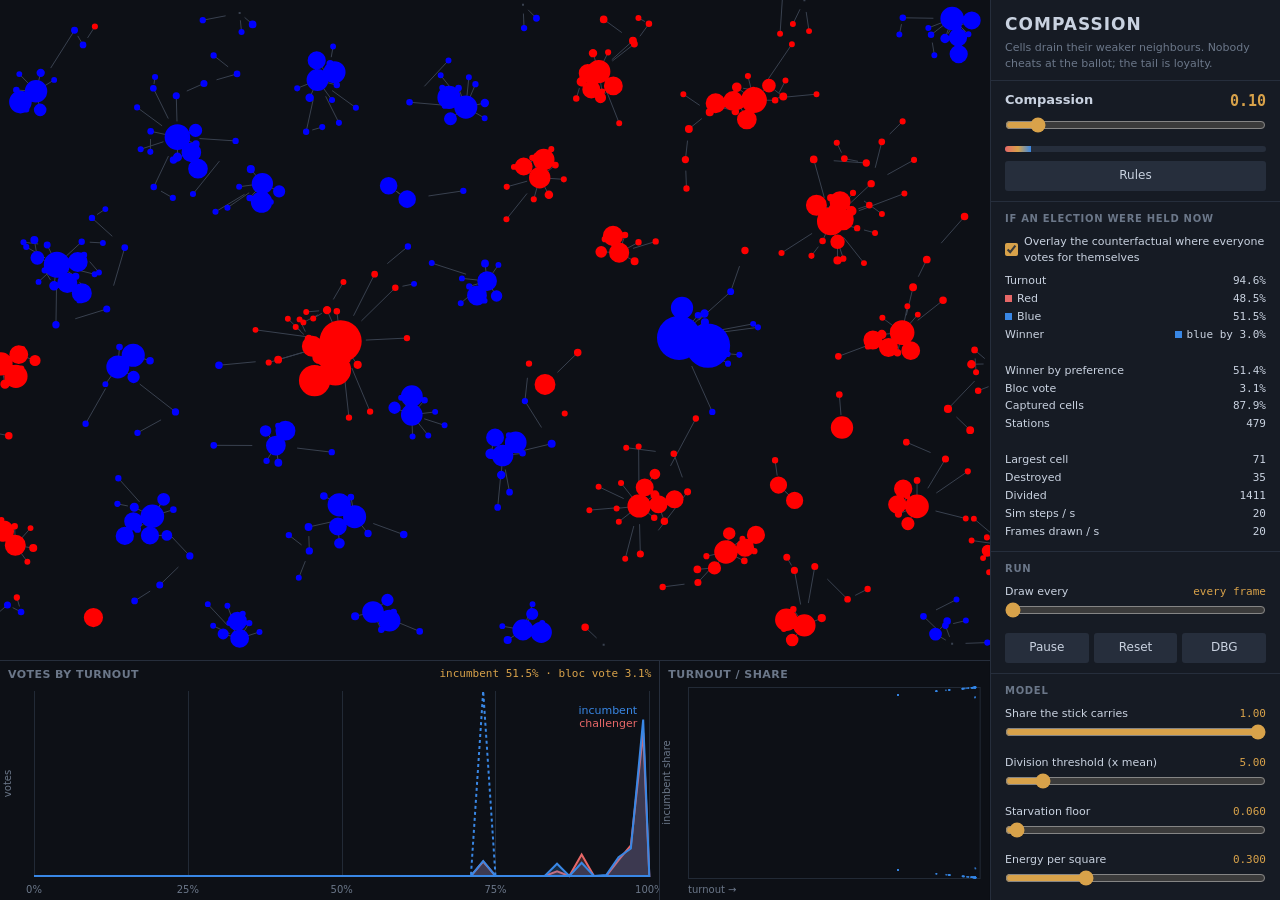
==== compassion/index.html @ 60c21f97 "Report the result as a table The panel said who the incumbent was and what share it took, but never " ====
<!doctype html>
<html lang="en">
<head>
<meta charset="utf-8">
<meta name="viewport" content="width=device-width, initial-scale=1">
<title>How a hierarchy puts a tail in an election</title>
<style>
:root {
  --bg:        #0d1016;
  --surface:   #161b24;
  --border:    #262e3c;
  --text:      #c9d2e0;
  --muted:     #6b7789;
  --accent:    #d8a24a;

  --main:      #e66767;
  --opp:       #3987e5;
  --mid:       #6a6f78;
  --edge:      #39414f;
  --grid:      #222a36;

  --font: system-ui, 'Segoe UI', sans-serif;
  --mono: 'SF Mono', 'Fira Code', Consolas, monospace;
}

*, *::before, *::after { box-sizing: border-box; margin: 0; padding: 0; }

body {
  background: var(--bg);
  color: var(--text);
  font: 13px/1.45 var(--font);
  height: 100vh;
  display: flex;
  overflow: hidden;
}

/* ── Left: canvases ─────────────────────────────────────────────────── */

#stage { flex: 1; display: flex; flex-direction: column; min-width: 0; }

#net-wrap { flex: 1; position: relative; min-height: 0; }
#net { position: absolute; inset: 0; width: 100%; height: 100%; display: block; }

#panels {
  height: 240px;
  display: grid;
  grid-template-columns: 2fr 1fr;
  gap: 1px;
  background: var(--border);
  border-top: 1px solid var(--border);
}

.panel { background: var(--bg); position: relative; min-width: 0; }
.panel canvas { position: absolute; inset: 0; width: 100%; height: 100%; display: block; }
.panel h2 {
  position: absolute; top: 6px; left: 8px;
  font-size: 11px; font-weight: 600; letter-spacing: .04em;
  text-transform: uppercase; color: var(--muted);
  pointer-events: none; z-index: 1;
}
.panel .readout {
  position: absolute; top: 6px; right: 8px;
  font: 11px var(--mono); color: var(--accent); text-align: right;
  pointer-events: none; z-index: 1;
}

/* ── Right: controls ────────────────────────────────────────────────── */

#side {
  width: 290px;
  background: var(--surface);
  border-left: 1px solid var(--border);
  display: flex; flex-direction: column;
  overflow-y: auto;
}

#side header { padding: 12px 14px 8px; border-bottom: 1px solid var(--border); }
#side h1 { font-size: 17px; letter-spacing: .06em; }
#side header p { color: var(--muted); font-size: 11px; margin-top: 3px; }

.group { padding: 10px 14px; border-bottom: 1px solid var(--border); }
.group > h3 {
  font-size: 10px; text-transform: uppercase; letter-spacing: .07em;
  color: var(--muted); margin-bottom: 8px;
}

.ctl { margin-bottom: 9px; }
.ctl label { display: flex; justify-content: space-between; font-size: 11px; margin-bottom: 2px; }
.ctl label span:last-child { font-family: var(--mono); color: var(--accent); }
.ctl input[type=range] { width: 100%; accent-color: var(--accent); }

.ctl.hero label { font-size: 13px; font-weight: 600; }
.ctl.hero label span:last-child { font-size: 15px; }
.ctl.hero input[type=range] { height: 22px; }

.meter { height: 6px; background: var(--border); border-radius: 3px; overflow: hidden; margin-top: 4px; }
.meter > div { height: 100%; background: linear-gradient(90deg, var(--main), var(--accent), var(--opp)); }

button {
  font: inherit; font-size: 12px;
  background: var(--border); color: var(--text);
  border: 1px solid transparent; border-radius: 3px;
  padding: 5px 9px; cursor: pointer;
}
button:hover { border-color: var(--muted); }
button.on { background: var(--accent); color: #17130a; }
button.wide { width: 100%; }

.row { display: flex; gap: 5px; flex-wrap: wrap; }
.row > button { flex: 1; }

.check { display: flex; align-items: center; gap: 6px; font-size: 11px; margin-bottom: 6px; }
.check input { accent-color: var(--accent); }

.stat { display: flex; justify-content: space-between; font-size: 11px; padding: 1px 0; }
.stat span:last-child { font-family: var(--mono); color: var(--text); }

/* ── Rules overlay ──────────────────────────────────────────────────── */

#rules {
  position: fixed; inset: 0;
  background: rgba(5,7,11,.86);
  display: none; align-items: center; justify-content: center;
  z-index: 40;
}
#rules.open { display: flex; }
#rules-box {
  background: var(--surface);
  border: 1px solid var(--border);
  width: min(760px, 92vw); max-height: 88vh;
  display: flex; flex-direction: column;
}
#rules-head {
  display: flex; align-items: baseline; gap: 10px;
  padding: 12px 16px; border-bottom: 1px solid var(--border);
}
#rules-head h2 { font-size: 15px; }
#rules-head p { color: var(--muted); font-size: 11px; flex: 1; }
#rules-list { overflow-y: auto; padding: 4px 0; }

.rule { display: grid; grid-template-columns: 116px 1fr; gap: 12px; padding: 7px 16px; }
.rule:nth-child(odd) { background: rgba(255,255,255,.017); }
.rule-name { font-weight: 600; font-size: 12px; }
.rule-text { font-size: 12px; color: var(--text); }
.rule-text code { font-family: var(--mono); font-size: 11px; color: var(--accent); }
.rule-vals { font-family: var(--mono); font-size: 10.5px; color: var(--muted); margin-top: 2px; }

/* ── Debug panel ────────────────────────────────────────────────────── */

#debug-panel {
  position: fixed; right: 0; bottom: 0; width: 460px; max-height: 50vh;
  background: var(--surface); border: 1px solid var(--border);
  display: none; flex-direction: column; z-index: 50;
  font-family: var(--mono); font-size: 11px;
}
#debug-panel.open { display: flex; }
#debug-header { display: flex; gap: 6px; align-items: center; padding: 6px 8px; border-bottom: 1px solid var(--border); }
#debug-title { flex: 1; font-weight: 600; }
#debug-log { overflow-y: auto; padding: 4px 8px; }
.dl-entry { display: flex; gap: 6px; padding: 1px 0; }
.dl-time { color: var(--muted); }
.dl-level { width: 40px; color: var(--muted); }
.dl-error .dl-msg { color: var(--main); }
.dl-warn  .dl-msg { color: var(--accent); }
.dl-empty { color: var(--muted); padding: 6px 0; }
</style>
</head>
<body>


<div id="stage">
  <div id="net-wrap"><canvas id="net"></canvas></div>
  <div id="panels">
    <div class="panel">
      <h2>Votes by turnout</h2>
      <div class="readout" id="ro-hist"></div>
      <canvas id="hist"></canvas>
    </div>
    <div class="panel">
      <h2>Turnout / share</h2>
      <canvas id="scatter"></canvas>
    </div>
  </div>
</div>

<aside id="side">
  <header>
    <h1>COMPASSION</h1>
    <p>Cells drain their weaker neighbours. Nobody cheats at the ballot; the tail is loyalty.</p>
  </header>

  <div class="group">
    <div class="ctl hero">
      <label for="p-compassion"><span>Compassion</span><span id="v-compassion"></span></label>
      <input type="range" id="p-compassion">
      <div class="meter"><div id="m-compassion"></div></div>
    </div>
    <div class="row">
      <button id="btn-rules" class="wide">Rules</button>
    </div>
  </div>

  <div class="group">
    <h3>If an election were held now</h3>
    <label class="check"><input type="checkbox" id="opt-control" checked>
      Overlay the counterfactual where everyone votes for themselves</label>
    <div id="stats"></div>
  </div>

  <div class="group">
    <h3>Run</h3>
    <div class="ctl" style="margin-top:8px">
      <label for="p-draw"><span>Draw every</span><span id="v-draw"></span></label>
      <input type="range" id="p-draw" min="1" max="30" step="1" value="1">
    </div>
    <div class="row">
      <button id="btn-pause">Pause</button>
      <button id="btn-reset">Reset</button>
      <button id="btn-debug">DBG</button>
    </div>
  </div>

  <div class="group" id="g-model"><h3>Model</h3></div>
  <div class="group" id="g-election"><h3>Election</h3></div>
</aside>

<div id="rules">
  <div id="rules-box">
    <div id="rules-head">
      <h2>Every rule this page runs</h2>
      <p>values are live</p>
      <button id="rules-close">✕</button>
    </div>
    <div id="rules-list"></div>
  </div>
</div>

<script type="module">
import { CAP, WORLD_W, WORLD_H, BINS, P, RULES, EP, ELECTION_RULES, Model, runElection, blocVote, radius, clamp, dx, dy } from './model.js';
// ============================================================================
// Rendering
// ============================================================================

/**
 * Canvas rendering. Colours come from the stylesheet, so the palette has one home.
 *
 * The diverging alignment scale is the validated blue/red pair with a grey midpoint;
 * nodes are bucketed by alignment and each bucket drawn as one path, which keeps the
 * whole network to a couple of dozen fill calls.
 */


const BUCKETS = 21;

const css = v => getComputedStyle(document.documentElement).getPropertyValue(v).trim();

function hex(h) {
  const n = parseInt(h.slice(1), 16);
  return [(n >> 16) & 255, (n >> 8) & 255, n & 255];
}
/** A token colour at an alpha, so a fill can never drift from the line it belongs to. */
function tint(hexColor, alpha) {
  const [r, g, b] = hex(hexColor);
  return `rgba(${r},${g},${b},${alpha})`;
}

class View {
  constructor() {
    this.textMuted = css('--muted');
    this.gridColor = css('--grid');
    this.edge = css('--edge');

    /** Alignment 0..1 straight into the red and blue channels; green only desaturates the
     *  midpoint, which would otherwise read as vivid magenta rather than as "uncommitted". */
    this.ramp = Array.from({ length: BUCKETS }, (_, k) => {
      const a = k / (BUCKETS - 1);
      const g = Math.round(90 * (1 - Math.abs(2 * a - 1)));
      return `rgb(${Math.round(255 * a)},${g},${Math.round(255 * (1 - a))})`;
    });

    this.canvases = {};
    for (const id of ['net', 'hist', 'scatter']) {
      const el = document.getElementById(id);
      this.canvases[id] = { el, ctx: el.getContext('2d', { alpha: false }) };
    }
    this.onResize = null;
    this.resize();
    window.addEventListener('resize', () => { this.resize(); this.onResize?.(); });
  }

  resize() {
    const dpr = Math.min(2, window.devicePixelRatio || 1);
    for (const k in this.canvases) {
      const { el } = this.canvases[k];
      const r = el.getBoundingClientRect();
      el.width = Math.max(1, Math.round(r.width * dpr));
      el.height = Math.max(1, Math.round(r.height * dpr));
      this.canvases[k].w = r.width;
      this.canvases[k].h = r.height;
      this.canvases[k].ctx.setTransform(dpr, 0, 0, dpr, 0, 0);
    }
  }

  clear(key) {
    const { ctx, w, h } = this.canvases[key];
    ctx.fillStyle = css('--bg');
    ctx.fillRect(0, 0, w, h);
    return this.canvases[key];
  }

  drawNetwork(model) {
    const { ctx, w, h } = this.clear('net');
    const s = Math.min(w / WORLD_W, h / WORLD_H);
    const ox = (w - WORLD_W * s) / 2, oy = (h - WORLD_H * s) / 2;
    const { x, y, e, a, alive } = model;

    ctx.lineWidth = 1;
    ctx.strokeStyle = this.edge;
    ctx.beginPath();
    const heads = new Path2D();
    for (let i = 0; i < CAP; i++) {
      if (!alive[i]) continue;
      const p = model.parentOf(i);
      if (p < 0) continue;
      const giver = e[i] < e[p] ? i : p;
      const taker = giver === i ? p : i;
      const gx = ox + x[giver] * s, gy = oy + y[giver] * s;
      const sx = dx(x[giver], x[taker]) * s, sy = dy(y[giver], y[taker]) * s;
      ctx.moveTo(gx, gy);
      ctx.lineTo(gx + sx * 0.62, gy + sy * 0.62);
      heads.rect(gx + sx - 1, gy + sy - 1, 2, 2);
    }
    ctx.stroke();
    ctx.fillStyle = this.edge;
    ctx.fill(heads);

    const paths = Array.from({ length: BUCKETS }, () => new Path2D());
    let spoiled = 0;
    for (let i = 0; i < CAP; i++) {
      if (!alive[i]) continue;
      const cx = ox + x[i] * s, cy = oy + y[i] * s;
      if (!Number.isFinite(cx + cy + a[i] + e[i])) { spoiled++; continue; }
      const k = Math.round(clamp(a[i], 0, 1) * (BUCKETS - 1));
      const r = Math.max(0.7, radius(e[i]) * s);
      paths[k].moveTo(cx + r, cy);
      paths[k].arc(cx, cy, r, 0, Math.PI * 2);
    }
    for (let k = 0; k < BUCKETS; k++) {
      ctx.fillStyle = this.ramp[k];
      ctx.fill(paths[k]);
    }
    if (spoiled && !this.warned) { this.warned = true; dbg.error(`${spoiled} cells are not finite`); }
  }

  /** Votes over turnout, one filled curve per party, with the counterfactual as an outline. */
  drawHistogram(result, control) {
    const { ctx, w, h } = this.clear('hist');
    const pad = { l: 34, r: 10, t: 30, b: 24 };
    const iw = w - pad.l - pad.r, ih = h - pad.t - pad.b;
    let max = 1e-9;
    for (let b = 0; b < BINS; b++) max = Math.max(max, result.main[b], result.opp[b]);
    if (control) for (let b = 0; b < BINS; b++) max = Math.max(max, control.main[b], control.opp[b]);

    ctx.strokeStyle = this.gridColor;
    ctx.lineWidth = 1;
    ctx.beginPath();
    for (let t = 0; t <= 1.0001; t += 0.25) {
      const px = Math.round(pad.l + t * iw) + 0.5;
      ctx.moveTo(px, pad.t); ctx.lineTo(px, pad.t + ih);
    }
    ctx.stroke();

    const curve = (arr, fill, stroke, dashed) => {
      ctx.beginPath();
      for (let b = 0; b < BINS; b++) {
        const px = pad.l + (b + 0.5) / BINS * iw;
        const py = pad.t + ih - (arr[b] / max) * ih;
        b === 0 ? ctx.moveTo(px, py) : ctx.lineTo(px, py);
      }
      if (fill) {
        ctx.lineTo(pad.l + iw, pad.t + ih);
        ctx.lineTo(pad.l, pad.t + ih);
        ctx.closePath();
        ctx.fillStyle = fill;
        ctx.fill();
      }
      ctx.setLineDash(dashed ? [3, 3] : []);
      ctx.strokeStyle = stroke;
      ctx.lineWidth = 2;
      ctx.stroke();
      ctx.setLineDash([]);
    };

    const inc = result.incumbentIsRed ? css('--main') : css('--opp');
    const chl = result.incumbentIsRed ? css('--opp') : css('--main');
    curve(result.opp, tint(chl, 0.22), chl, false);
    curve(result.main, tint(inc, 0.22), inc, false);
    if (control) curve(control.main, null, inc, true);

    ctx.fillStyle = this.textMuted;
    ctx.font = '10px system-ui';
    ctx.textAlign = 'center';
    for (let t = 0; t <= 1.0001; t += 0.25) {
      ctx.fillText(`${Math.round(t * 100)}%`, pad.l + t * iw, h - 7);
    }
    ctx.save();
    ctx.translate(11, pad.t + ih / 2);
    ctx.rotate(-Math.PI / 2);
    ctx.textAlign = 'center';
    ctx.fillText('votes', 0, 0);
    ctx.restore();

    const placed = [];
    this.label(ctx, result.main, inc, 'incumbent', pad, iw, ih, max, placed);
    this.label(ctx, result.opp, chl, 'challenger', pad, iw, ih, max, placed);
  }

  drawScatter(result) {
    const inc = result.incumbentIsRed ? css('--main') : css('--opp');
    const { ctx, w, h } = this.clear('scatter');
    const pad = { l: 28, r: 10, t: 26, b: 22 };
    const iw = w - pad.l - pad.r, ih = h - pad.t - pad.b;

    ctx.strokeStyle = this.gridColor;
    ctx.strokeRect(pad.l + 0.5, pad.t + 0.5, iw, ih);

    ctx.fillStyle = tint(inc, 0.5);
    for (let k = 0; k < result.points; k++) {
      const tx = result.scatter[2 * k], sy = result.scatter[2 * k + 1];
      ctx.fillRect(pad.l + tx * iw - 0.75, pad.t + ih - sy * ih - 0.75, 1.5, 1.5);
    }

    ctx.fillStyle = this.textMuted;
    ctx.font = '10px system-ui';
    ctx.textAlign = 'left';
    ctx.fillText('turnout →', pad.l, h - 7);
    ctx.save();
    ctx.translate(10, pad.t + ih / 2);
    ctx.rotate(-Math.PI / 2);
    ctx.textAlign = 'center';
    ctx.fillText('incumbent share', 0, 0);
    ctx.restore();
  }


  /** Write a curve's name at its own peak, so no key has to be carried in the head. */
  label(ctx, arr, color, text, pad, iw, ih, max, placed) {
    let peak = 0;
    for (let b = 1; b < BINS; b++) if (arr[b] > arr[peak]) peak = b;
    if (arr[peak] <= 0) return;
    const px = pad.l + (peak + 0.5) / BINS * iw;
    const py = pad.t + ih - (arr[peak] / max) * ih;
    ctx.font = '11px system-ui';
    ctx.textAlign = px > pad.l + iw * 0.7 ? 'right' : 'left';
    let ly = Math.max(pad.t + 10, py - 6);
    // Both curves often peak in the same bin, and their heights alone will not separate the words
    while (placed.some(q => Math.abs(q.x - px) < 60 && Math.abs(q.y - ly) < 13)) ly += 13;
    placed.push({ x: px, y: ly });
    ctx.fillStyle = color;
    ctx.fillText(text, px + (ctx.textAlign === 'right' ? -6 : 6), ly);
  }
}

// ============================================================================
// The rules panel
// ============================================================================

/**
 * The rules panel, rendered from the same parameter objects the model reads so the text
 * cannot describe a model other than the one running.
 */


function initRules() {
  const overlay = document.getElementById('rules');
  const list = document.getElementById('rules-list');

  document.getElementById('btn-rules').onclick = open;
  document.getElementById('rules-close').onclick = close;
  overlay.onclick = e => { if (e.target === overlay) close(); };
  document.addEventListener('keydown', e => { if (e.key === 'Escape') close(); });

  function open() { render(); overlay.classList.add('open'); }
  function close() { overlay.classList.remove('open'); }

  function render() {
    list.innerHTML = [
      section('Model', RULES, P),
      section('Election', ELECTION_RULES, EP),
    ].join('');
  }

  function section(title, rules, params) {
    return `<div class="rule"><div class="rule-name" style="color:var(--accent)">${title}</div><div></div></div>` +
      rules.map(r => {
        const vals = r.keys
          .filter(k => params[k])
          .map(k => `${params[k].label} ${fmt(params[k].v)}`)
          .join(' · ');
        return `<div class="rule"><div class="rule-name">${r.name}</div>` +
          `<div><div class="rule-text">${r.text()}</div>` +
          (vals ? `<div class="rule-vals">${vals}</div>` : '') + '</div></div>';
      }).join('');
  }

  function fmt(v) {
    if (v === 0 || v === 1) return String(v);
    return Math.abs(v) >= 100 ? v.toFixed(0) : Math.abs(v) >= 1 ? v.toFixed(2) : v.toFixed(3);
  }

  return { open };
}

// ============================================================================
// Persistence
// ============================================================================

/** Config — stored in localStorage under a per-sketch key. */
class Config {
  constructor(key) {
    this.key = key;
  }

  load() {
    const raw = localStorage.getItem(this.key);
    return raw ? JSON.parse(raw) : null;
  }

  save(cfg) {
    localStorage.setItem(this.key, JSON.stringify(cfg));
  }

  clear() {
    localStorage.removeItem(this.key);
  }
}

// ============================================================================
// Debug logger and panel
// ============================================================================

/** Client-side debug logger and panel. Toggle with Ctrl+Shift+D, or the DBG button. */

const MAX_ENTRIES = 300;

class DebugLogger {
  constructor() {
    this._entries = [];
    this._meta = {};
    this._listeners = [];

    window.addEventListener('error', e => {
      this.error(`Uncaught: ${e.message}`, { file: e.filename, line: e.lineno });
    });
    window.addEventListener('unhandledrejection', e => {
      this.error(`Unhandled rejection: ${e.reason?.message ?? e.reason}`);
    });

    const origError = console.error.bind(console);
    console.error = (...a) => { this._push('error', '[console] ' + a.join(' ')); origError(...a); };
  }

  info(msg, data) { this._push('info', msg, data); }
  warn(msg, data) { this._push('warn', msg, data); }
  error(msg, data) { this._push('error', msg, data); }

  setMeta(meta) { this._meta = meta; }
  clear() { this._entries = []; this._notify(); }
  getEntries() { return this._entries; }
  onChange(fn) { this._listeners.push(fn); }

  report() {
    return [
      '=== debug report ===',
      `Time: ${new Date().toISOString()}`,
      ...Object.entries(this._meta).map(([k, v]) => `${k}: ${v}`),
      '',
      ...this._entries.map(e => `[${e.time}] ${e.level.padEnd(5)} ${e.msg}${e.data ? ' ' + JSON.stringify(e.data) : ''}`),
    ].join('\n');
  }

  _push(level, msg, data) {
    this._entries.unshift({ level, msg, data: data ?? null, time: new Date().toTimeString().slice(0, 8) });
    if (this._entries.length > MAX_ENTRIES) this._entries.pop();
    this._notify();
  }

  _notify() { this._listeners.forEach(fn => fn()); }
}

const dbg = new DebugLogger();

function initDebugPanel() {
  const panel = document.createElement('div');
  panel.id = 'debug-panel';
  panel.innerHTML = `
    <div id="debug-header">
      <span id="debug-title">Debug</span>
      <button id="debug-copy">Copy</button>
      <button id="debug-clear">Clear</button>
      <button id="debug-close">✕</button>
    </div>
    <div id="debug-log"></div>`;
  document.body.appendChild(panel);

  document.addEventListener('keydown', e => {
    if (e.ctrlKey && e.shiftKey && e.key.toLowerCase() === 'd') toggle();
  });
  document.getElementById('debug-close').onclick = () => panel.classList.remove('open');
  document.getElementById('debug-clear').onclick = () => dbg.clear();
  document.getElementById('debug-copy').onclick = () => navigator.clipboard.writeText(dbg.report());

  dbg.onChange(render);

  function render() {
    if (!panel.classList.contains('open')) return;
    const e = dbg.getEntries();
    document.getElementById('debug-log').innerHTML = e.length === 0
      ? '<div class="dl-empty">No entries.</div>'
      : e.map(x => `<div class="dl-entry dl-${x.level}"><span class="dl-time">${x.time}</span>` +
          `<span class="dl-level">${x.level}</span><span class="dl-msg">${esc(x.msg)}` +
          `${x.data ? ' ' + esc(JSON.stringify(x.data)) : ''}</span></div>`).join('');
  }

  function toggle() { panel.classList.toggle('open'); render(); }
  function esc(s) { return String(s).replace(/&/g, '&amp;').replace(/</g, '&lt;'); }

  return { toggle };
}

// ============================================================================
// Wiring: loop and controls
// ============================================================================

/** Wiring: the loop and the controls. */







/** Steps advanced per frame. Fixed: the field is only legible at one rate. */
const STEPS_PER_FRAME = 1;

/** Bump whenever a parameter's meaning or range changes, so stored values cannot outlive it. */
const SCHEMA = 2;

const config = new Config('compassion');
const model = new Model();
const view = new View();
const debugPanel = initDebugPanel();
initRules();

view.onResize = () => {
  view.drawNetwork(model);
  if (result) { view.drawHistogram(result, control); view.drawScatter(result); }
};

const drawInput = document.getElementById('p-draw');
const drawLabel = document.getElementById('v-draw');
drawInput.oninput = () => {
  const n = Number(drawInput.value);
  drawLabel.textContent = n === 1 ? 'every frame' : `${n} frames`;
};
drawInput.oninput();

const rate = { steps: 0, frames: 0, since: performance.now(), stepsPerSec: 0, fps: 0 };

let paused = false;
let result = null;
let control = null;
let electionSeed = 1;

buildControls(document.getElementById('g-model'), P, k => k !== 'compassion' && k !== 'drag');
buildControls(document.getElementById('g-election'), EP, () => true);
bindHero();
restore();
hold();

document.getElementById('btn-pause').onclick = e => {
  paused = !paused;
  e.target.textContent = paused ? 'Resume' : 'Pause';
  e.target.classList.toggle('on', paused);
};
document.getElementById('btn-reset').onclick = () => { model.reset(); hold(); };
document.getElementById('btn-debug').onclick = () => debugPanel.toggle();
document.getElementById('opt-control').onchange = hold;

/** One slider per parameter, so a rule and its control cannot disagree. */
function buildControls(host, params, keep) {
  for (const key in params) {
    if (!keep(key)) continue;
    const p = params[key];
    const ctl = document.createElement('div');
    ctl.className = 'ctl';
    ctl.innerHTML = `<label for="x-${key}"><span>${p.label}</span><span id="xv-${key}"></span></label>` +
      `<input type="range" id="x-${key}" min="${p.min}" max="${p.max}" step="${p.step}">`;
    host.appendChild(ctl);
    const input = ctl.querySelector('input');
    input.value = p.v;
    setLabel(key, p.v);
    input.oninput = () => {
      p.v = Number(input.value);
      setLabel(key, p.v);
      persist();
    };
  }
}

function setLabel(key, v) {
  const el = document.getElementById(`xv-${key}`);
  if (el) el.textContent = fmt(v);
}

function bindHero() {
  const input = document.getElementById('p-compassion');
  const p = P.compassion;
  input.min = p.min; input.max = p.max; input.step = p.step; input.value = p.v;
  input.oninput = () => {
    p.v = Number(input.value);
    syncHero();
    persist();
  };
  syncHero();
}

function syncHero() {
  document.getElementById('p-compassion').value = P.compassion.v;
  document.getElementById('v-compassion').textContent = P.compassion.v.toFixed(2);
  document.getElementById('m-compassion').style.width = `${P.compassion.v * 100}%`;
}

function hold() {
  electionSeed++;
  result = runElection(model, { loyalty: true, seed: electionSeed });
  control = document.getElementById('opt-control').checked
    ? runElection(model, { loyalty: false, seed: electionSeed })
    : null;
  view.drawHistogram(result, control);
  view.drawScatter(result);
  document.getElementById('ro-hist').textContent =
    `incumbent ${(result.mainShare * 100).toFixed(1)}% · bloc vote ${(result.blocShare * 100).toFixed(1)}%`;
  renderStats();
}

function renderStats() {
  const s = model.stats();
  const pct = v => `${(100 * v).toFixed(1)}%`;
  const swatch = isRed => `<i style="display:inline-block;width:7px;height:7px;margin-right:5px;`
    + `background:var(${isRed ? '--main' : '--opp'})"></i>`;

  const result_ = result;
  const red = result_ ? result_.redShare : 0;
  const rows = result_ ? [
    ['Turnout', pct(result_.turnout)],
    [swatch(true) + 'Red', pct(red)],
    [swatch(false) + 'Blue', pct(1 - red)],
    ['Winner', `${swatch(red >= 0.5)}${red >= 0.5 ? 'red' : 'blue'} by ${pct(Math.abs(2 * red - 1))}`],
    ['&nbsp;', ''],
    ['Winner by preference',
      pct((result_.incumbentIsRed ? s.red : s.blue) / Math.max(1, s.live))],
    ['Bloc vote', pct(result_.blocShare)],
    ['Captured cells', pct(result_.captured / Math.max(1, result_.stations))],
    ['Stations', result_.stations],
  ] : [['Stations', 0]];

  document.getElementById('stats').innerHTML = rows
    .concat([
      ['&nbsp;', ''],
      ['Largest cell', s.eMax.toFixed(0)],
      ['Destroyed', s.destroyed],
      ['Divided', s.divided],
      ['Sim steps / s', rate.stepsPerSec],
      ['Frames drawn / s', Math.round(rate.fps / Number(drawInput.value))],
    ])
    .map(([k, v]) => `<div class="stat"><span>${k}</span><span>${v}</span></div>`).join('');
}


function persist() {
  const out = { schema: SCHEMA, model: {}, election: {} };
  for (const k in P) out.model[k] = P[k].v;
  for (const k in EP) out.election[k] = EP[k].v;
  config.save(out);
}

function restore() {
  const saved = config.load();
  if (!saved) return;
  if (saved.schema !== SCHEMA) {
    config.clear();
    dbg.info('discarded a saved config from an older schema', { was: saved.schema ?? 'unversioned' });
    return;
  }
  for (const [params, stored] of [[P, saved.model], [EP, saved.election]]) {
    for (const k in stored ?? {}) {
      const p = params[k];
      if (!p) continue;
      const v = Number(stored[k]);
      if (Number.isFinite(v) && v >= p.min && v <= p.max) p.v = v;
    }
  }
  syncHero();
  for (const [params, prefix] of [[P, 'x-'], [EP, 'x-']]) {
    for (const k in params) {
      const input = document.getElementById(prefix + k);
      if (input) { input.value = params[k].v; setLabel(k, params[k].v); }
    }
  }
}

function fmt(v) {
  return Math.abs(v) >= 100 ? v.toFixed(0) : Math.abs(v) >= 1 ? v.toFixed(2) : v.toFixed(3);
}

let last = performance.now(), frameNo = 0;
function frame(now) {
  const dt = Math.min(0.1, (now - last) / 1000);
  last = now;
  requestAnimationFrame(frame);

  frameNo++;
  const drawEvery = Number(drawInput.value);
  const drawing = frameNo % drawEvery === 0;

  if (paused) return;

  for (let k = 0; k < STEPS_PER_FRAME; k++) model.step();

  rate.steps += STEPS_PER_FRAME;
  rate.frames++;
  if (now - rate.since >= 1000) {
    const secs = (now - rate.since) / 1000;
    rate.stepsPerSec = Math.round(rate.steps / secs);
    rate.fps = Math.round(rate.frames / secs);
    rate.steps = 0; rate.frames = 0; rate.since = now;
  }

  if (drawing) view.drawNetwork(model);

  if (drawing) { hold(); renderStats(); }
}
requestAnimationFrame(frame);

dbg.setMeta({ capacity: CAP });
dbg.info('ready');
</script>
</body>
</html>
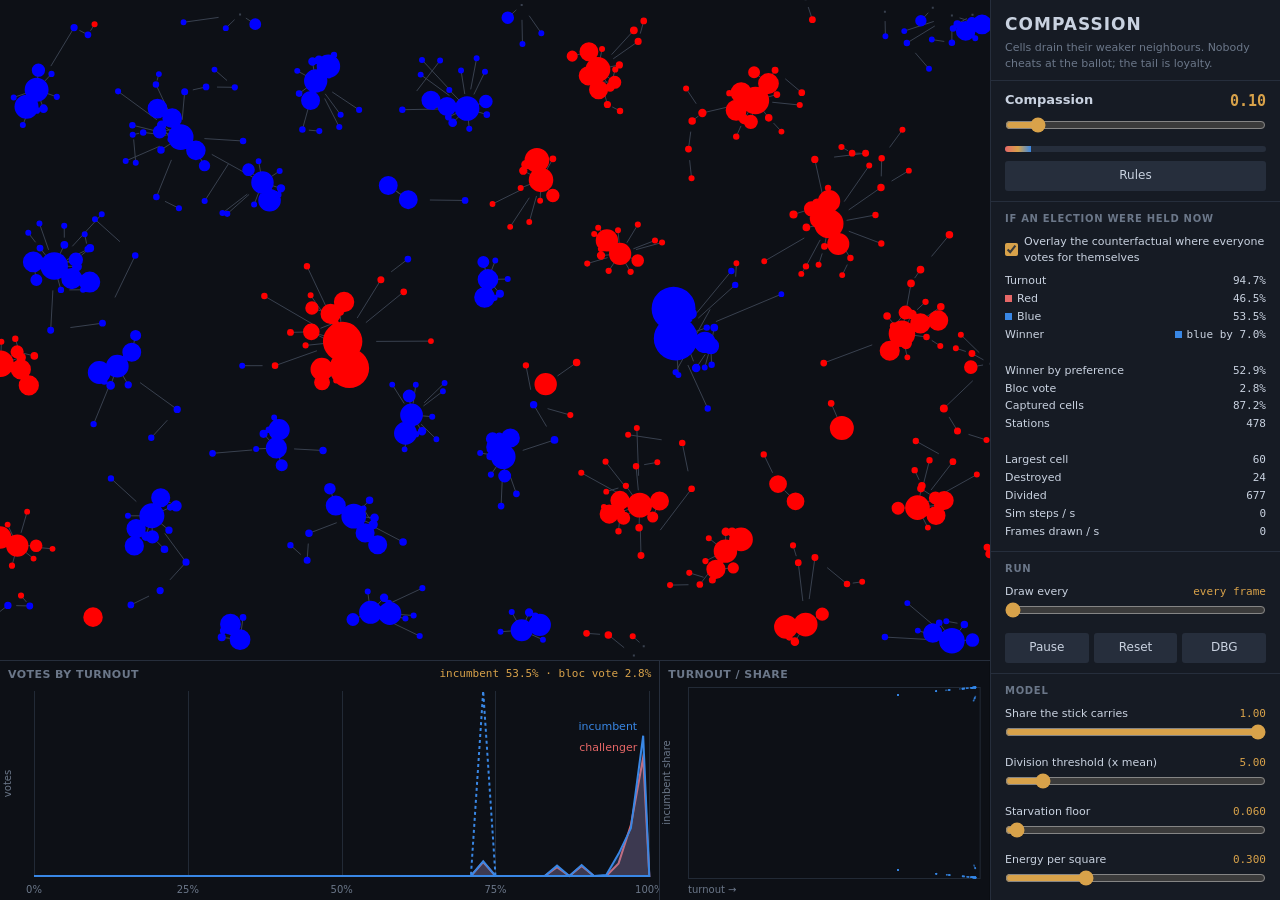
==== commit 0106eefc: "Re-read the returns once a second The election ran on every drawn frame, so the curves and every fig" ====
--- a/compassion/index.html
+++ b/compassion/index.html
@@ -643,6 +643,9 @@
 /** Steps advanced per frame. Fixed: the field is only legible at one rate. */
 const STEPS_PER_FRAME = 1;
 
+/** How often the returns and the table are re-read, in milliseconds. */
+const PANEL_MS = 1000;
+
 /** Bump whenever a parameter's meaning or range changes, so stored values cannot outlive it. */
 const SCHEMA = 2;
 
@@ -814,7 +817,7 @@
   return Math.abs(v) >= 100 ? v.toFixed(0) : Math.abs(v) >= 1 ? v.toFixed(2) : v.toFixed(3);
 }
 
-let last = performance.now(), frameNo = 0;
+let last = performance.now(), frameNo = 0, lastPanels = 0;
 function frame(now) {
   const dt = Math.min(0.1, (now - last) / 1000);
   last = now;
@@ -839,7 +842,12 @@
 
   if (drawing) view.drawNetwork(model);
 
-  if (drawing) { hold(); renderStats(); }
+  // The returns are re-read once a second; at frame rate the numbers move too fast to read.
+  if (now - lastPanels >= PANEL_MS) {
+    lastPanels = now;
+    hold();
+    renderStats();
+  }
 }
 requestAnimationFrame(frame);
 
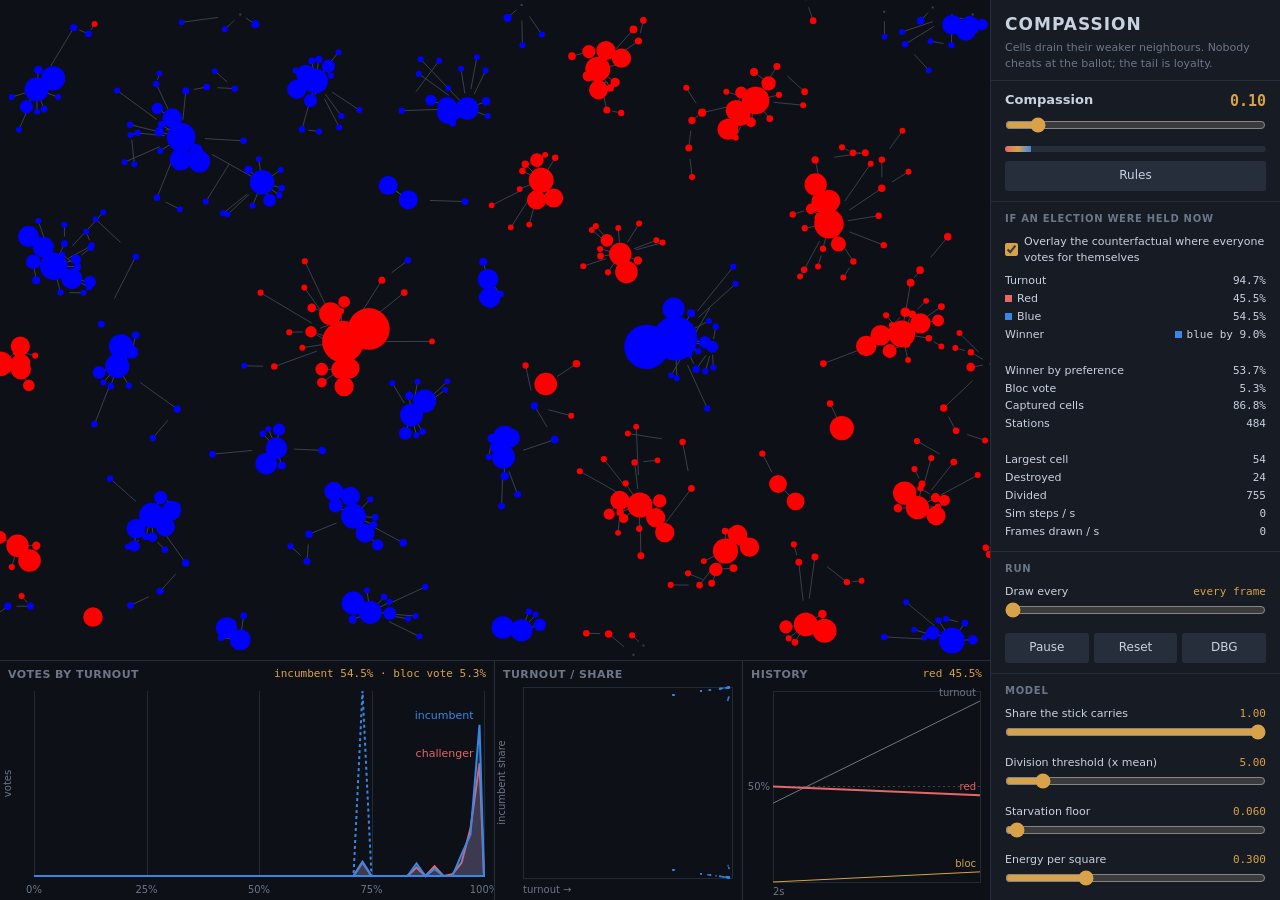
==== commit 9e5e5b4d: "Add a history panel A third panel keeps one sample a second of red's share, turnout and the bloc vot" ====
--- a/compassion/index.html
+++ b/compassion/index.html
@@ -44,7 +44,7 @@
 #panels {
   height: 240px;
   display: grid;
-  grid-template-columns: 2fr 1fr;
+  grid-template-columns: 2fr 1fr 1fr;
   gap: 1px;
   background: var(--border);
   border-top: 1px solid var(--border);
@@ -180,6 +180,11 @@
       <h2>Turnout / share</h2>
       <canvas id="scatter"></canvas>
     </div>
+    <div class="panel">
+      <h2>History</h2>
+      <div class="readout" id="ro-hist2"></div>
+      <canvas id="history"></canvas>
+    </div>
   </div>
 </div>
 
@@ -279,7 +284,7 @@
     });
 
     this.canvases = {};
-    for (const id of ['net', 'hist', 'scatter']) {
+    for (const id of ['net', 'hist', 'scatter', 'history']) {
       const el = document.getElementById(id);
       this.canvases[id] = { el, ctx: el.getContext('2d', { alpha: false }) };
     }
@@ -443,6 +448,58 @@
   }
 
 
+  /**
+   * Red's share over time against a midline, with turnout and the bloc vote beside it. Red's
+   * share rather than the winner's: a winner's line would change colour at every handover,
+   * where a crossing of the midline shows the same thing and stays one colour throughout.
+   */
+  drawHistory(hist) {
+    const { ctx, w, h } = this.clear('history');
+    const pad = { l: 30, r: 10, t: 30, b: 18 };
+    const iw = w - pad.l - pad.r, ih = h - pad.t - pad.b;
+    ctx.strokeStyle = this.gridColor;
+    ctx.strokeRect(pad.l + 0.5, pad.t + 0.5, iw, ih);
+
+    const y = v => pad.t + ih - clamp(v, 0, 1) * ih;
+    ctx.setLineDash([2, 3]);
+    ctx.strokeStyle = 'rgba(255,255,255,.22)';
+    ctx.beginPath(); ctx.moveTo(pad.l, y(0.5)); ctx.lineTo(pad.l + iw, y(0.5)); ctx.stroke();
+    ctx.setLineDash([]);
+
+    ctx.fillStyle = this.textMuted;
+    ctx.font = '10px system-ui';
+    ctx.textAlign = 'right';
+    ctx.fillText('50%', pad.l - 3, y(0.5) + 3);
+    ctx.textAlign = 'left';
+    ctx.fillText(`${hist.length}s`, pad.l, h - 5);
+
+    if (hist.length < 2) {
+      ctx.textAlign = 'center';
+      ctx.fillText('gathering', pad.l + iw / 2, pad.t + ih / 2 - 14);
+      return;
+    }
+    const line = (pick, color, width) => {
+      ctx.beginPath();
+      hist.forEach((p, k) => {
+        const px = pad.l + (hist.length === 1 ? 0 : k / (hist.length - 1)) * iw;
+        k === 0 ? ctx.moveTo(px, y(pick(p))) : ctx.lineTo(px, y(pick(p)));
+      });
+      ctx.strokeStyle = color; ctx.lineWidth = width; ctx.stroke();
+    };
+    line(p => p.turnout, this.textMuted, 1);
+    line(p => p.bloc, css('--accent'), 1);
+    line(p => p.red, css('--main'), 2);
+
+    const last = hist[hist.length - 1];
+    ctx.textAlign = 'right';
+    ctx.fillStyle = css('--main');
+    ctx.fillText('red', pad.l + iw - 4, y(last.red) - 5);
+    ctx.fillStyle = css('--accent');
+    ctx.fillText('bloc', pad.l + iw - 4, y(last.bloc) - 5);
+    ctx.fillStyle = this.textMuted;
+    ctx.fillText('turnout', pad.l + iw - 4, y(last.turnout) - 5);
+  }
+
   /** Write a curve's name at its own peak, so no key has to be carried in the head. */
   label(ctx, arr, color, text, pad, iw, ih, max, placed) {
     let peak = 0;
@@ -657,7 +714,7 @@
 
 view.onResize = () => {
   view.drawNetwork(model);
-  if (result) { view.drawHistogram(result, control); view.drawScatter(result); }
+  if (result) { view.drawHistogram(result, control); view.drawScatter(result); view.drawHistory(series); }
 };
 
 const drawInput = document.getElementById('p-draw');
@@ -670,6 +727,10 @@
 
 const rate = { steps: 0, frames: 0, since: performance.now(), stepsPerSec: 0, fps: 0 };
 
+/** One sample per second of the figures worth watching move. */
+const series = [];
+const SERIES_MAX = 240;
+
 let paused = false;
 let result = null;
 let control = null;
@@ -686,7 +747,7 @@
   e.target.textContent = paused ? 'Resume' : 'Pause';
   e.target.classList.toggle('on', paused);
 };
-document.getElementById('btn-reset').onclick = () => { model.reset(); hold(); };
+document.getElementById('btn-reset').onclick = () => { model.reset(); series.length = 0; hold(); };
 document.getElementById('btn-debug').onclick = () => debugPanel.toggle();
 document.getElementById('opt-control').onchange = hold;
 
@@ -740,8 +801,13 @@
   control = document.getElementById('opt-control').checked
     ? runElection(model, { loyalty: false, seed: electionSeed })
     : null;
+  series.push({ red: result.redShare, turnout: result.turnout, bloc: result.blocShare });
+  if (series.length > SERIES_MAX) series.shift();
+
   view.drawHistogram(result, control);
   view.drawScatter(result);
+  view.drawHistory(series);
+  document.getElementById('ro-hist2').textContent = `red ${(result.redShare * 100).toFixed(1)}%`;
   document.getElementById('ro-hist').textContent =
     `incumbent ${(result.mainShare * 100).toFixed(1)}% · bloc vote ${(result.blocShare * 100).toFixed(1)}%`;
   renderStats();
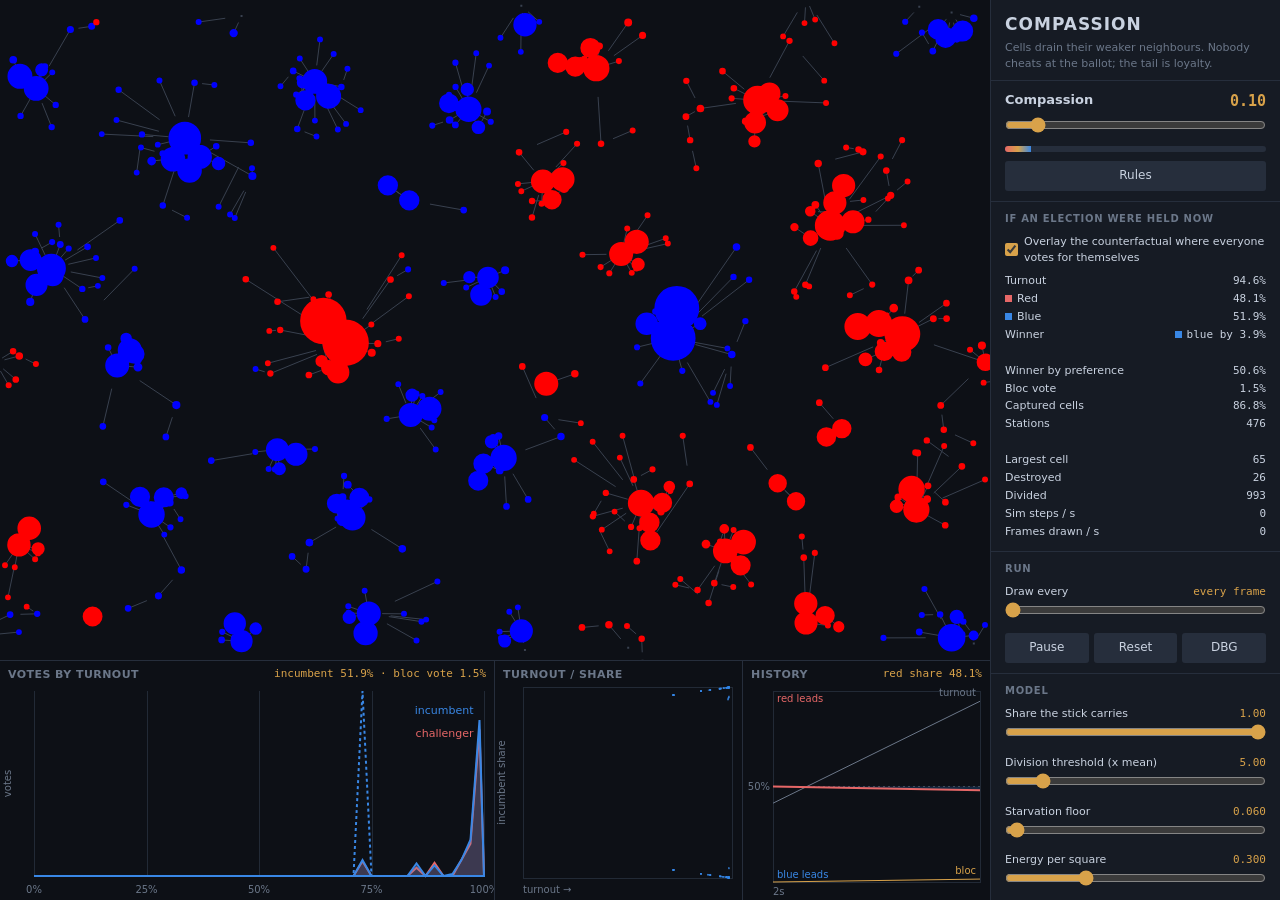
==== commit 2f7237cc: "Say what the midline means on the history panel The panel plotted red's share while the table named " ====
--- a/compassion/index.html
+++ b/compassion/index.html
@@ -470,6 +470,13 @@
     ctx.font = '10px system-ui';
     ctx.textAlign = 'right';
     ctx.fillText('50%', pad.l - 3, y(0.5) + 3);
+    ctx.save();
+    ctx.textAlign = 'left';
+    ctx.fillStyle = css('--main');
+    ctx.fillText('red leads', pad.l + 4, pad.t + 11);
+    ctx.fillStyle = css('--opp');
+    ctx.fillText('blue leads', pad.l + 4, pad.t + ih - 4);
+    ctx.restore();
     ctx.textAlign = 'left';
     ctx.fillText(`${hist.length}s`, pad.l, h - 5);
 
@@ -486,14 +493,25 @@
       });
       ctx.strokeStyle = color; ctx.lineWidth = width; ctx.stroke();
     };
+    // Which side leads is the side of the midline the share sits on, so shade the gap in
+    // that side's colour: the handover then reads as the band changing colour and side.
+    const px = k => pad.l + (hist.length === 1 ? 0 : k / (hist.length - 1)) * iw;
+    for (const [above, color] of [[true, tint(css('--main'), 0.20)], [false, tint(css('--opp'), 0.20)]]) {
+      ctx.beginPath();
+      ctx.moveTo(px(0), y(0.5));
+      hist.forEach((p, k) => ctx.lineTo(px(k), y(above ? Math.max(0.5, p.red) : Math.min(0.5, p.red))));
+      ctx.lineTo(px(hist.length - 1), y(0.5));
+      ctx.closePath();
+      ctx.fillStyle = color;
+      ctx.fill();
+    }
+
     line(p => p.turnout, this.textMuted, 1);
     line(p => p.bloc, css('--accent'), 1);
     line(p => p.red, css('--main'), 2);
 
     const last = hist[hist.length - 1];
     ctx.textAlign = 'right';
-    ctx.fillStyle = css('--main');
-    ctx.fillText('red', pad.l + iw - 4, y(last.red) - 5);
     ctx.fillStyle = css('--accent');
     ctx.fillText('bloc', pad.l + iw - 4, y(last.bloc) - 5);
     ctx.fillStyle = this.textMuted;
@@ -807,7 +825,7 @@
   view.drawHistogram(result, control);
   view.drawScatter(result);
   view.drawHistory(series);
-  document.getElementById('ro-hist2').textContent = `red ${(result.redShare * 100).toFixed(1)}%`;
+  document.getElementById('ro-hist2').textContent = `red share ${(result.redShare * 100).toFixed(1)}%`;
   document.getElementById('ro-hist').textContent =
     `incumbent ${(result.mainShare * 100).toFixed(1)}% · bloc vote ${(result.blocShare * 100).toFixed(1)}%`;
   renderStats();
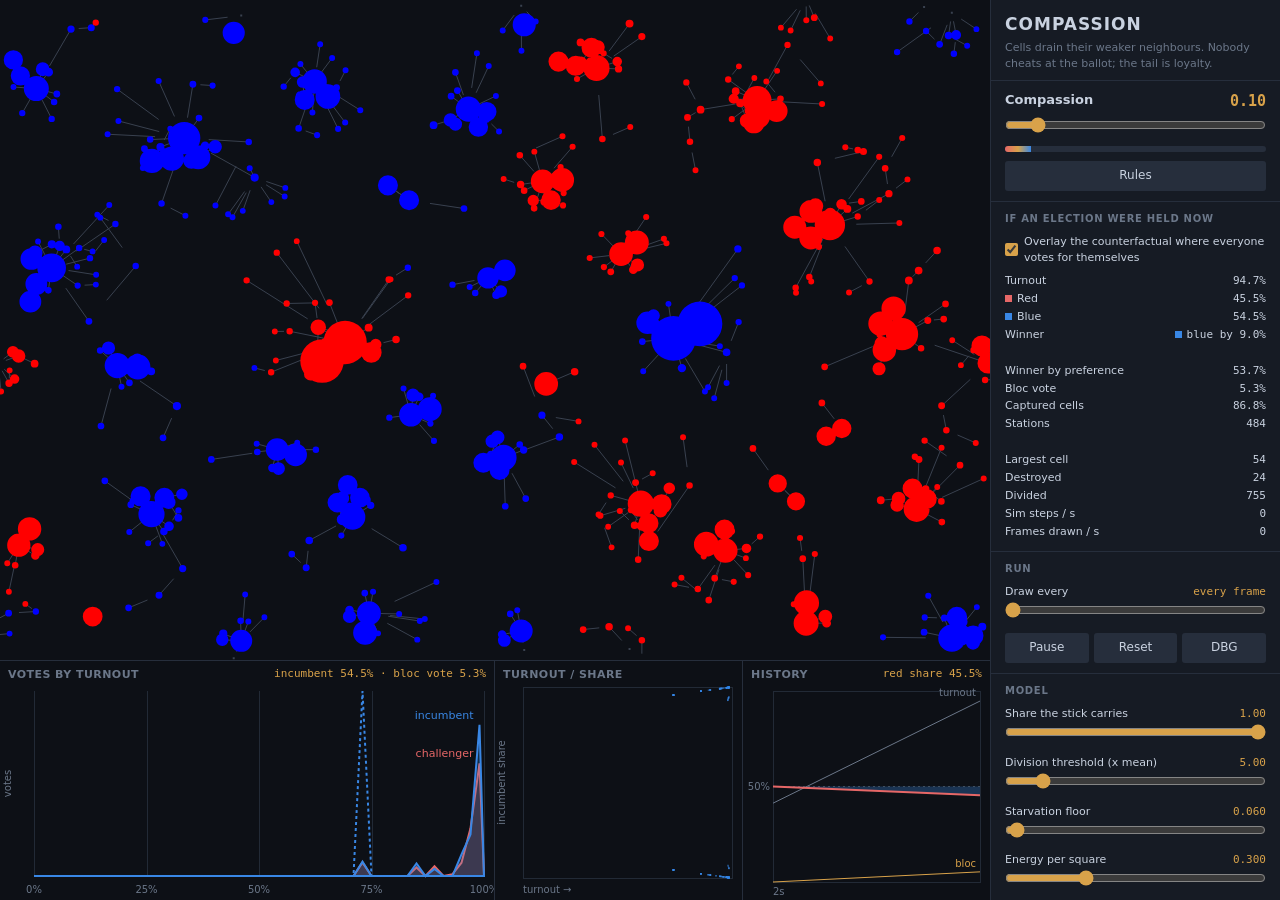
==== commit 9744d148: "Drop the zone labels from the history panel They marked the halves of the plot, not the present, but" ====
--- a/compassion/index.html
+++ b/compassion/index.html
@@ -470,13 +470,7 @@
     ctx.font = '10px system-ui';
     ctx.textAlign = 'right';
     ctx.fillText('50%', pad.l - 3, y(0.5) + 3);
-    ctx.save();
-    ctx.textAlign = 'left';
-    ctx.fillStyle = css('--main');
-    ctx.fillText('red leads', pad.l + 4, pad.t + 11);
-    ctx.fillStyle = css('--opp');
-    ctx.fillText('blue leads', pad.l + 4, pad.t + ih - 4);
-    ctx.restore();
+
     ctx.textAlign = 'left';
     ctx.fillText(`${hist.length}s`, pad.l, h - 5);
 
@@ -496,7 +490,7 @@
     // Which side leads is the side of the midline the share sits on, so shade the gap in
     // that side's colour: the handover then reads as the band changing colour and side.
     const px = k => pad.l + (hist.length === 1 ? 0 : k / (hist.length - 1)) * iw;
-    for (const [above, color] of [[true, tint(css('--main'), 0.20)], [false, tint(css('--opp'), 0.20)]]) {
+    for (const [above, color] of [[true, tint(css('--main'), 0.30)], [false, tint(css('--opp'), 0.30)]]) {
       ctx.beginPath();
       ctx.moveTo(px(0), y(0.5));
       hist.forEach((p, k) => ctx.lineTo(px(k), y(above ? Math.max(0.5, p.red) : Math.min(0.5, p.red))));
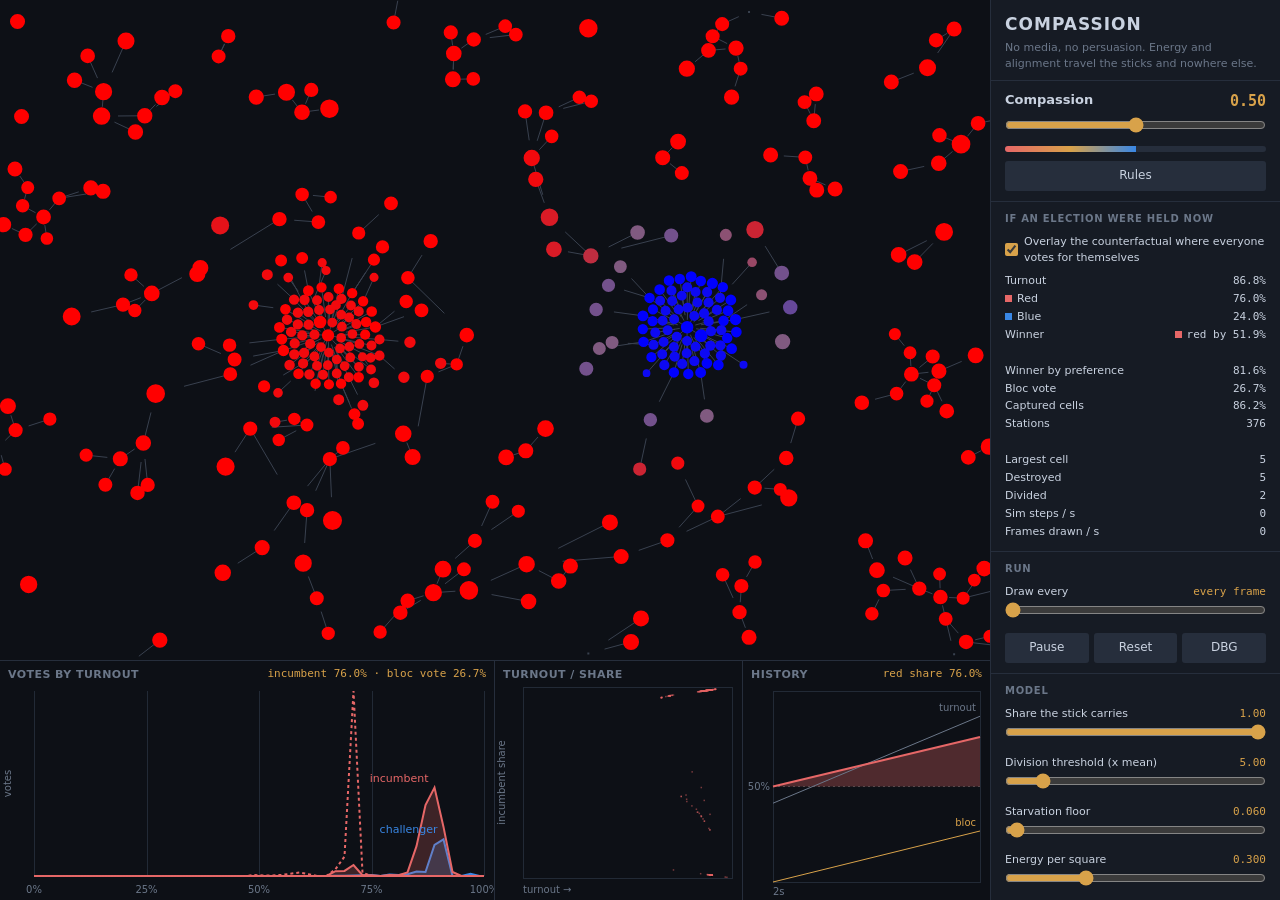
==== commit a099829b: "Promote the no-persuasion model to compassion/ compassion/ now serves what compassion_1/ was: no mas" ====
--- a/compassion/index.html
+++ b/compassion/index.html
@@ -3,7 +3,7 @@
 <head>
 <meta charset="utf-8">
 <meta name="viewport" content="width=device-width, initial-scale=1">
-<title>How a hierarchy puts a tail in an election</title>
+<title>A hierarchy puts a tail in an election, with nobody persuaded</title>
 <style>
 :root {
   --bg:        #0d1016;
@@ -191,7 +191,7 @@
 <aside id="side">
   <header>
     <h1>COMPASSION</h1>
-    <p>Cells drain their weaker neighbours. Nobody cheats at the ballot; the tail is loyalty.</p>
+    <p>No media, no persuasion. Energy and alignment travel the sticks and nowhere else.</p>
   </header>
 
   <div class="group">
@@ -716,7 +716,7 @@
 const PANEL_MS = 1000;
 
 /** Bump whenever a parameter's meaning or range changes, so stored values cannot outlive it. */
-const SCHEMA = 2;
+const SCHEMA = 3;
 
 const config = new Config('compassion');
 const model = new Model();
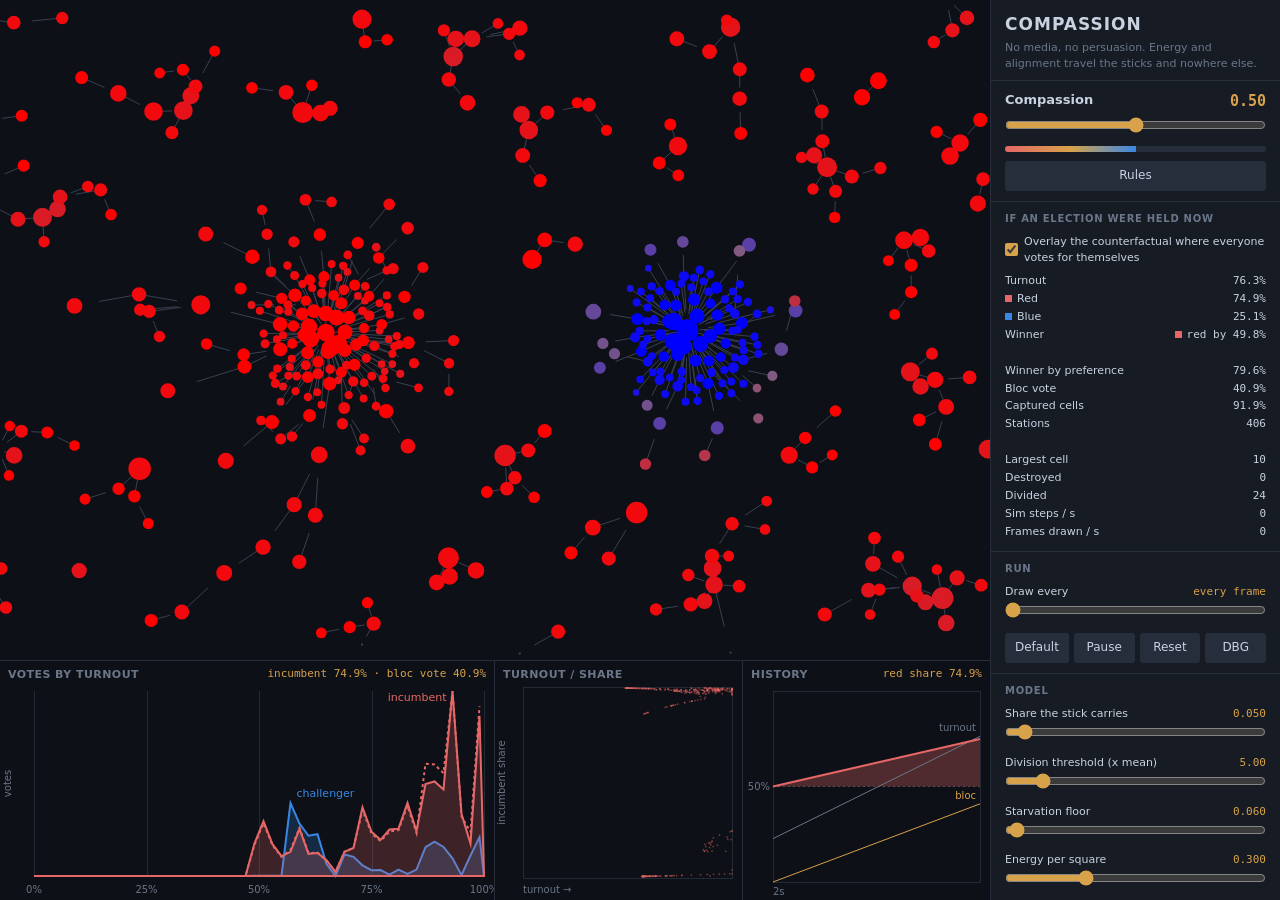
==== commit ab2e6fb8: "Promote staging to compassion/ compassion/ takes everything staging has been carrying: the drain as " ====
--- a/compassion/index.html
+++ b/compassion/index.html
@@ -219,6 +219,7 @@
       <input type="range" id="p-draw" min="1" max="30" step="1" value="1">
     </div>
     <div class="row">
+      <button id="btn-defaults">Default</button>
       <button id="btn-pause">Pause</button>
       <button id="btn-reset">Reset</button>
       <button id="btn-debug">DBG</button>
@@ -716,7 +717,7 @@
 const PANEL_MS = 1000;
 
 /** Bump whenever a parameter's meaning or range changes, so stored values cannot outlive it. */
-const SCHEMA = 3;
+const SCHEMA = 4;
 
 const config = new Config('compassion');
 const model = new Model();
@@ -739,6 +740,10 @@
 
 const rate = { steps: 0, frames: 0, since: performance.now(), stepsPerSec: 0, fps: 0 };
 
+/** Every parameter as shipped, taken before anything stored can overwrite it. */
+const DEFAULTS = [[P, {}], [EP, {}]];
+for (const [params, saved] of DEFAULTS) for (const k in params) saved[k] = params[k].v;
+
 /** One sample per second of the figures worth watching move. */
 const series = [];
 const SERIES_MAX = 240;
@@ -758,6 +763,19 @@
   paused = !paused;
   e.target.textContent = paused ? 'Resume' : 'Pause';
   e.target.classList.toggle('on', paused);
+};
+document.getElementById('btn-defaults').onclick = () => {
+  for (const [params, saved] of DEFAULTS) {
+    for (const k in saved) {
+      params[k].v = saved[k];
+      const input = document.getElementById(`x-${k}`);
+      if (input) { input.value = saved[k]; setLabel(k, saved[k]); }
+    }
+  }
+  syncHero();
+  config.clear();
+  hold();
+  dbg.info('parameters back to their defaults');
 };
 document.getElementById('btn-reset').onclick = () => { model.reset(); series.length = 0; hold(); };
 document.getElementById('btn-debug').onclick = () => debugPanel.toggle();
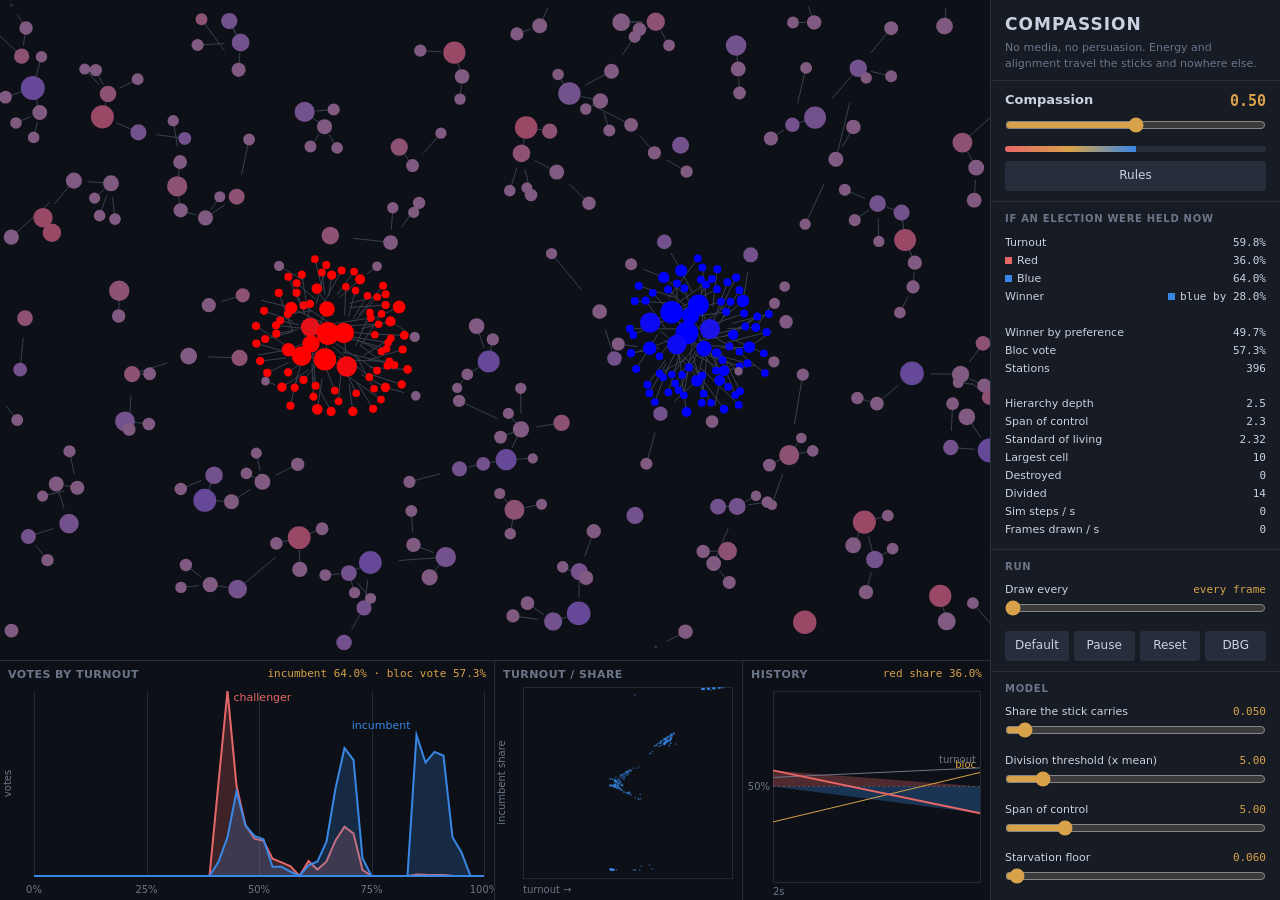
==== commit 9bd67cfe: "Promote staging to compassion/ compassion/ takes everything staging has been carrying since the last" ====
--- a/compassion/index.html
+++ b/compassion/index.html
@@ -207,8 +207,6 @@
 
   <div class="group">
     <h3>If an election were held now</h3>
-    <label class="check"><input type="checkbox" id="opt-control" checked>
-      Overlay the counterfactual where everyone votes for themselves</label>
     <div id="stats"></div>
   </div>
 
@@ -358,14 +356,13 @@
     if (spoiled && !this.warned) { this.warned = true; dbg.error(`${spoiled} cells are not finite`); }
   }
 
-  /** Votes over turnout, one filled curve per party, with the counterfactual as an outline. */
-  drawHistogram(result, control) {
+  /** Votes over turnout, one filled curve per party. */
+  drawHistogram(result) {
     const { ctx, w, h } = this.clear('hist');
     const pad = { l: 34, r: 10, t: 30, b: 24 };
     const iw = w - pad.l - pad.r, ih = h - pad.t - pad.b;
     let max = 1e-9;
     for (let b = 0; b < BINS; b++) max = Math.max(max, result.main[b], result.opp[b]);
-    if (control) for (let b = 0; b < BINS; b++) max = Math.max(max, control.main[b], control.opp[b]);
 
     ctx.strokeStyle = this.gridColor;
     ctx.lineWidth = 1;
@@ -376,7 +373,7 @@
     }
     ctx.stroke();
 
-    const curve = (arr, fill, stroke, dashed) => {
+    const curve = (arr, fill, stroke) => {
       ctx.beginPath();
       for (let b = 0; b < BINS; b++) {
         const px = pad.l + (b + 0.5) / BINS * iw;
@@ -390,18 +387,15 @@
         ctx.fillStyle = fill;
         ctx.fill();
       }
-      ctx.setLineDash(dashed ? [3, 3] : []);
       ctx.strokeStyle = stroke;
       ctx.lineWidth = 2;
       ctx.stroke();
-      ctx.setLineDash([]);
     };
 
     const inc = result.incumbentIsRed ? css('--main') : css('--opp');
     const chl = result.incumbentIsRed ? css('--opp') : css('--main');
-    curve(result.opp, tint(chl, 0.22), chl, false);
-    curve(result.main, tint(inc, 0.22), inc, false);
-    if (control) curve(control.main, null, inc, true);
+    curve(result.opp, tint(chl, 0.22), chl);
+    curve(result.main, tint(inc, 0.22), inc);
 
     ctx.fillStyle = this.textMuted;
     ctx.font = '10px system-ui';
@@ -717,7 +711,7 @@
 const PANEL_MS = 1000;
 
 /** Bump whenever a parameter's meaning or range changes, so stored values cannot outlive it. */
-const SCHEMA = 4;
+const SCHEMA = 5;
 
 const config = new Config('compassion');
 const model = new Model();
@@ -727,7 +721,7 @@
 
 view.onResize = () => {
   view.drawNetwork(model);
-  if (result) { view.drawHistogram(result, control); view.drawScatter(result); view.drawHistory(series); }
+  if (result) { view.drawHistogram(result); view.drawScatter(result); view.drawHistory(series); }
 };
 
 const drawInput = document.getElementById('p-draw');
@@ -750,8 +744,6 @@
 
 let paused = false;
 let result = null;
-let control = null;
-let electionSeed = 1;
 
 buildControls(document.getElementById('g-model'), P, k => k !== 'compassion' && k !== 'drag');
 buildControls(document.getElementById('g-election'), EP, () => true);
@@ -779,7 +771,6 @@
 };
 document.getElementById('btn-reset').onclick = () => { model.reset(); series.length = 0; hold(); };
 document.getElementById('btn-debug').onclick = () => debugPanel.toggle();
-document.getElementById('opt-control').onchange = hold;
 
 /** One slider per parameter, so a rule and its control cannot disagree. */
 function buildControls(host, params, keep) {
@@ -790,6 +781,7 @@
     ctl.className = 'ctl';
     ctl.innerHTML = `<label for="x-${key}"><span>${p.label}</span><span id="xv-${key}"></span></label>` +
       `<input type="range" id="x-${key}" min="${p.min}" max="${p.max}" step="${p.step}">`;
+    ctl.querySelector('label').title = p.tip;
     host.appendChild(ctl);
     const input = ctl.querySelector('input');
     input.value = p.v;
@@ -811,6 +803,7 @@
   const input = document.getElementById('p-compassion');
   const p = P.compassion;
   input.min = p.min; input.max = p.max; input.step = p.step; input.value = p.v;
+  document.querySelector('label[for="p-compassion"]').title = p.tip;
   input.oninput = () => {
     p.v = Number(input.value);
     syncHero();
@@ -826,15 +819,11 @@
 }
 
 function hold() {
-  electionSeed++;
-  result = runElection(model, { loyalty: true, seed: electionSeed });
-  control = document.getElementById('opt-control').checked
-    ? runElection(model, { loyalty: false, seed: electionSeed })
-    : null;
+  result = runElection(model);
   series.push({ red: result.redShare, turnout: result.turnout, bloc: result.blocShare });
   if (series.length > SERIES_MAX) series.shift();
 
-  view.drawHistogram(result, control);
+  view.drawHistogram(result);
   view.drawScatter(result);
   view.drawHistory(series);
   document.getElementById('ro-hist2').textContent = `red share ${(result.redShare * 100).toFixed(1)}%`;
@@ -860,13 +849,15 @@
     ['Winner by preference',
       pct((result_.incumbentIsRed ? s.red : s.blue) / Math.max(1, s.live))],
     ['Bloc vote', pct(result_.blocShare)],
-    ['Captured cells', pct(result_.captured / Math.max(1, result_.stations))],
     ['Stations', result_.stations],
   ] : [['Stations', 0]];
 
   document.getElementById('stats').innerHTML = rows
     .concat([
       ['&nbsp;', ''],
+      ['Hierarchy depth', s.depth.toFixed(1)],
+      ['Span of control', s.span.toFixed(1)],
+      ['Standard of living', model.meanE.toFixed(2)],
       ['Largest cell', s.eMax.toFixed(0)],
       ['Destroyed', s.destroyed],
       ['Divided', s.divided],
